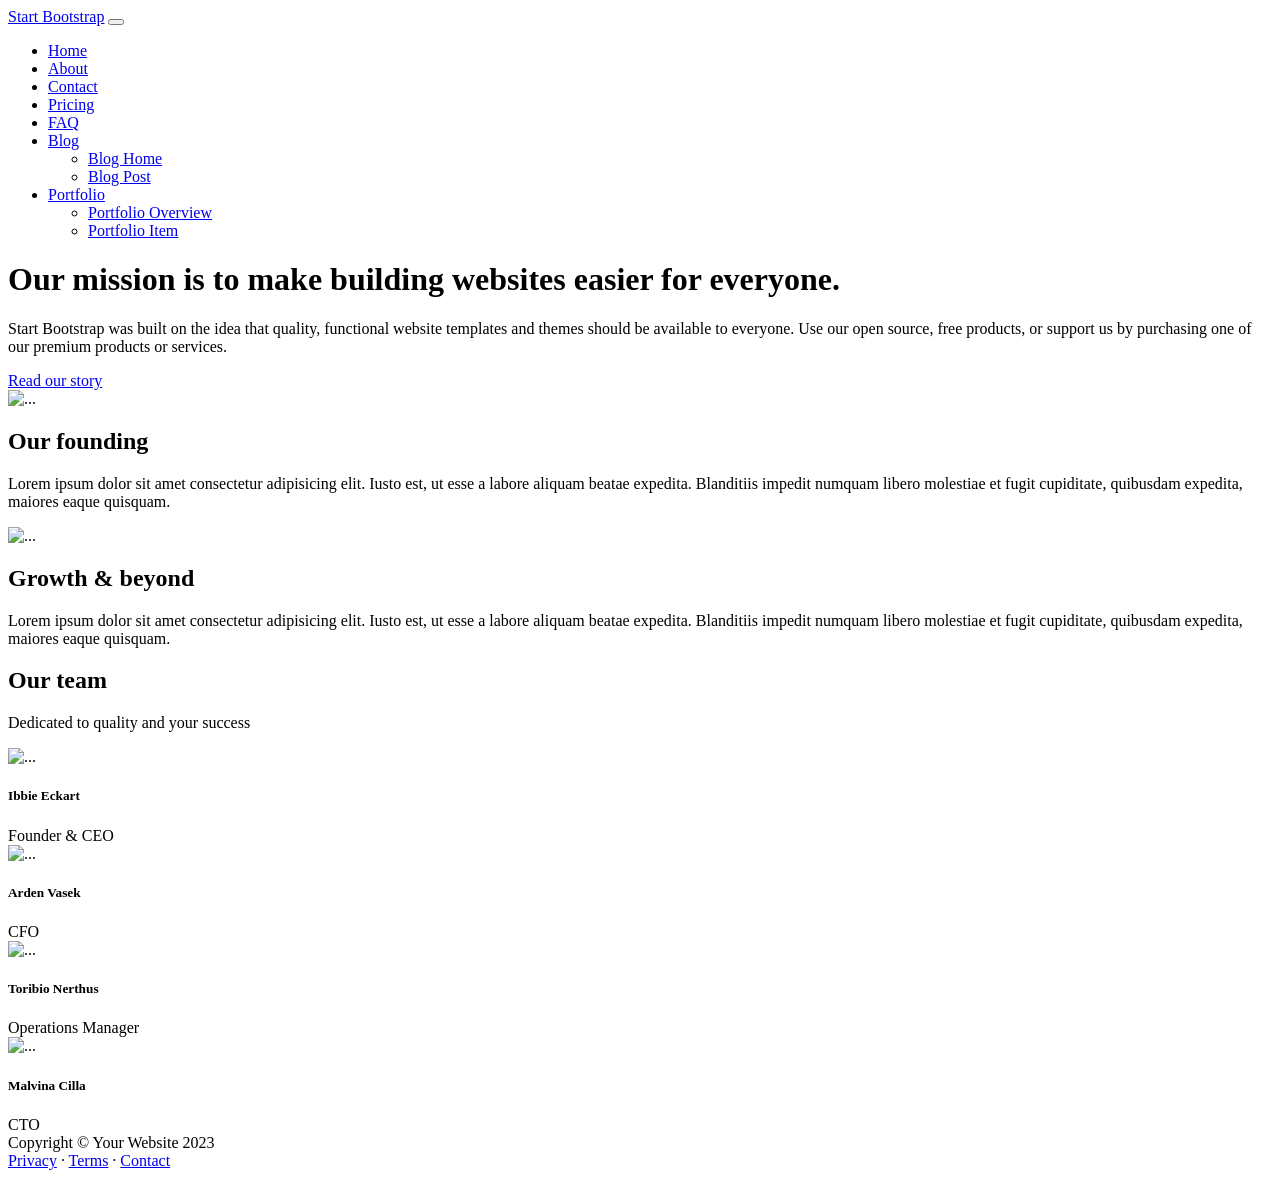
==== about.html @ a7ea99f5 "Initial commit" ====
<!DOCTYPE html>
<html lang="en">
    <head>
        <meta charset="utf-8" />
        <meta name="viewport" content="width=device-width, initial-scale=1, shrink-to-fit=no" />
        <meta name="description" content="" />
        <meta name="author" content="" />
        <title>Modern Business - Start Bootstrap Template</title>
        <!-- Favicon-->
        <link rel="icon" type="image/x-icon" href="assets/favicon.ico" />
        <!-- Bootstrap icons-->
        <link href="https://cdn.jsdelivr.net/npm/bootstrap-icons@1.5.0/font/bootstrap-icons.css" rel="stylesheet" />
        <!-- Core theme CSS (includes Bootstrap)-->
        <link href="css/styles.css" rel="stylesheet" />
    </head>
    <body class="d-flex flex-column">
        <main class="flex-shrink-0">
            <!-- Navigation-->
            <nav class="navbar navbar-expand-lg navbar-dark bg-dark">
                <div class="container px-5">
                    <a class="navbar-brand" href="index.html">Start Bootstrap</a>
                    <button class="navbar-toggler" type="button" data-bs-toggle="collapse" data-bs-target="#navbarSupportedContent" aria-controls="navbarSupportedContent" aria-expanded="false" aria-label="Toggle navigation"><span class="navbar-toggler-icon"></span></button>
                    <div class="collapse navbar-collapse" id="navbarSupportedContent">
                        <ul class="navbar-nav ms-auto mb-2 mb-lg-0">
                            <li class="nav-item"><a class="nav-link" href="index.html">Home</a></li>
                            <li class="nav-item"><a class="nav-link" href="about.html">About</a></li>
                            <li class="nav-item"><a class="nav-link" href="index.html#contact">Contact</a></li>
                            <li class="nav-item"><a class="nav-link" href="index.html#pricing">Pricing</a></li>
                            <li class="nav-item"><a class="nav-link" href="index.html#faq">FAQ</a></li>
                            <li class="nav-item dropdown">
                                <a class="nav-link dropdown-toggle" id="navbarDropdownBlog" href="#" role="button" data-bs-toggle="dropdown" aria-expanded="false">Blog</a>
                                <ul class="dropdown-menu dropdown-menu-end" aria-labelledby="navbarDropdownBlog">
                                    <li><a class="dropdown-item" href="index.html#blog-home">Blog Home</a></li>
                                    <li><a class="dropdown-item" href="blog-post.html">Blog Post</a></li>
                                </ul>
                            </li>
                            <li class="nav-item dropdown">
                                <a class="nav-link dropdown-toggle" id="navbarDropdownPortfolio" href="#" role="button" data-bs-toggle="dropdown" aria-expanded="false">Portfolio</a>
                                <ul class="dropdown-menu dropdown-menu-end" aria-labelledby="navbarDropdownPortfolio">
                                    <li><a class="dropdown-item" href="index.html#portfolio-overview">Portfolio Overview</a></li>
                                    <li><a class="dropdown-item" href="portfolio-item.html">Portfolio Item</a></li>
                                </ul>
                            </li>
                        </ul>
                    </div>
                </div>
            </nav>
            <!-- Header-->
            <header class="py-5">
                <div class="container px-5">
                    <div class="row justify-content-center">
                        <div class="col-lg-8 col-xxl-6">
                            <div class="text-center my-5">
                                <h1 class="fw-bolder mb-3">Our mission is to make building websites easier for everyone.</h1>
                                <p class="lead fw-normal text-muted mb-4">Start Bootstrap was built on the idea that quality, functional website templates and themes should be available to everyone. Use our open source, free products, or support us by purchasing one of our premium products or services.</p>
                                <a class="btn btn-primary btn-lg" href="#scroll-target">Read our story</a>
                            </div>
                        </div>
                    </div>
                </div>
            </header>
            <!-- About section one-->
            <section class="py-5 bg-light" id="scroll-target">
                <div class="container px-5 my-5">
                    <div class="row gx-5 align-items-center">
                        <div class="col-lg-6"><img class="img-fluid rounded mb-5 mb-lg-0" src="https://dummyimage.com/600x400/343a40/6c757d" alt="..." /></div>
                        <div class="col-lg-6">
                            <h2 class="fw-bolder">Our founding</h2>
                            <p class="lead fw-normal text-muted mb-0">Lorem ipsum dolor sit amet consectetur adipisicing elit. Iusto est, ut esse a labore aliquam beatae expedita. Blanditiis impedit numquam libero molestiae et fugit cupiditate, quibusdam expedita, maiores eaque quisquam.</p>
                        </div>
                    </div>
                </div>
            </section>
            <!-- About section two-->
            <section class="py-5">
                <div class="container px-5 my-5">
                    <div class="row gx-5 align-items-center">
                        <div class="col-lg-6 order-first order-lg-last"><img class="img-fluid rounded mb-5 mb-lg-0" src="https://dummyimage.com/600x400/343a40/6c757d" alt="..." /></div>
                        <div class="col-lg-6">
                            <h2 class="fw-bolder">Growth &amp; beyond</h2>
                            <p class="lead fw-normal text-muted mb-0">Lorem ipsum dolor sit amet consectetur adipisicing elit. Iusto est, ut esse a labore aliquam beatae expedita. Blanditiis impedit numquam libero molestiae et fugit cupiditate, quibusdam expedita, maiores eaque quisquam.</p>
                        </div>
                    </div>
                </div>
            </section>
            <!-- Team members section-->
            <section class="py-5 bg-light">
                <div class="container px-5 my-5">
                    <div class="text-center">
                        <h2 class="fw-bolder">Our team</h2>
                        <p class="lead fw-normal text-muted mb-5">Dedicated to quality and your success</p>
                    </div>
                    <div class="row gx-5 row-cols-1 row-cols-sm-2 row-cols-xl-4 justify-content-center">
                        <div class="col mb-5 mb-5 mb-xl-0">
                            <div class="text-center">
                                <img class="img-fluid rounded-circle mb-4 px-4" src="https://dummyimage.com/150x150/ced4da/6c757d" alt="..." />
                                <h5 class="fw-bolder">Ibbie Eckart</h5>
                                <div class="fst-italic text-muted">Founder &amp; CEO</div>
                            </div>
                        </div>
                        <div class="col mb-5 mb-5 mb-xl-0">
                            <div class="text-center">
                                <img class="img-fluid rounded-circle mb-4 px-4" src="https://dummyimage.com/150x150/ced4da/6c757d" alt="..." />
                                <h5 class="fw-bolder">Arden Vasek</h5>
                                <div class="fst-italic text-muted">CFO</div>
                            </div>
                        </div>
                        <div class="col mb-5 mb-5 mb-sm-0">
                            <div class="text-center">
                                <img class="img-fluid rounded-circle mb-4 px-4" src="https://dummyimage.com/150x150/ced4da/6c757d" alt="..." />
                                <h5 class="fw-bolder">Toribio Nerthus</h5>
                                <div class="fst-italic text-muted">Operations Manager</div>
                            </div>
                        </div>
                        <div class="col mb-5">
                            <div class="text-center">
                                <img class="img-fluid rounded-circle mb-4 px-4" src="https://dummyimage.com/150x150/ced4da/6c757d" alt="..." />
                                <h5 class="fw-bolder">Malvina Cilla</h5>
                                <div class="fst-italic text-muted">CTO</div>
                            </div>
                        </div>
                    </div>
                </div>
            </section>
        </main>
        <!-- Footer-->
        <footer class="bg-dark py-4 mt-auto">
            <div class="container px-5">
                <div class="row align-items-center justify-content-between flex-column flex-sm-row">
                    <div class="col-auto"><div class="small m-0 text-white">Copyright &copy; Your Website 2023</div></div>
                    <div class="col-auto">
                        <a class="link-light small" href="#!">Privacy</a>
                        <span class="text-white mx-1">&middot;</span>
                        <a class="link-light small" href="#!">Terms</a>
                        <span class="text-white mx-1">&middot;</span>
                        <a class="link-light small" href="#!">Contact</a>
                    </div>
                </div>
            </div>
        </footer>
        <!-- Bootstrap core JS-->
        <script src="https://cdn.jsdelivr.net/npm/bootstrap@5.2.3/dist/js/bootstrap.bundle.min.js"></script>
        <!-- Core theme JS-->
        <script src="js/scripts.js"></script>

              <!--
          PANDA ELEMENT SELECTION SCRIPT
          ===============================
          Captures all element clicks inside the iframe and sends metadata to Bubble via postMessage.
          Metadata captured: url, width, height, alt
            ⚠ Do NOT remove or modify this script unless explicitly instructed by the admin.
        -->
        <script src="https://bfwqdadlcyndtaqmqtci.supabase.co/storage/v1/object/public/pandajs/panda-element-selection.js" defer></script>

        <!--
          PANDA BRANDING SCRIPT
          ====================
          Handles Panda-specific branding, logos, placeholders, and runtime injection for the iframe/editor.
            ⚠ Do NOT remove or modify this script unless explicitly instructed by the admin.
        -->
        <script src="https://bfwqdadlcyndtaqmqtci.supabase.co/storage/v1/object/public/pandajs/panda-branding.js" defer></script>
        <!--
          PANDA AUTO RELOAD SCRIPT
          ====================
          Handles Panda HMR solution built on railway to hot reload changes in preview.
            ⚠ Do NOT remove or modify this script unless explicitly instructed by the admin.
        -->
        <script>
        const es = new EventSource("/__hmr");
        es.onmessage = () => location.reload();
        </script>
    </body>
</html>
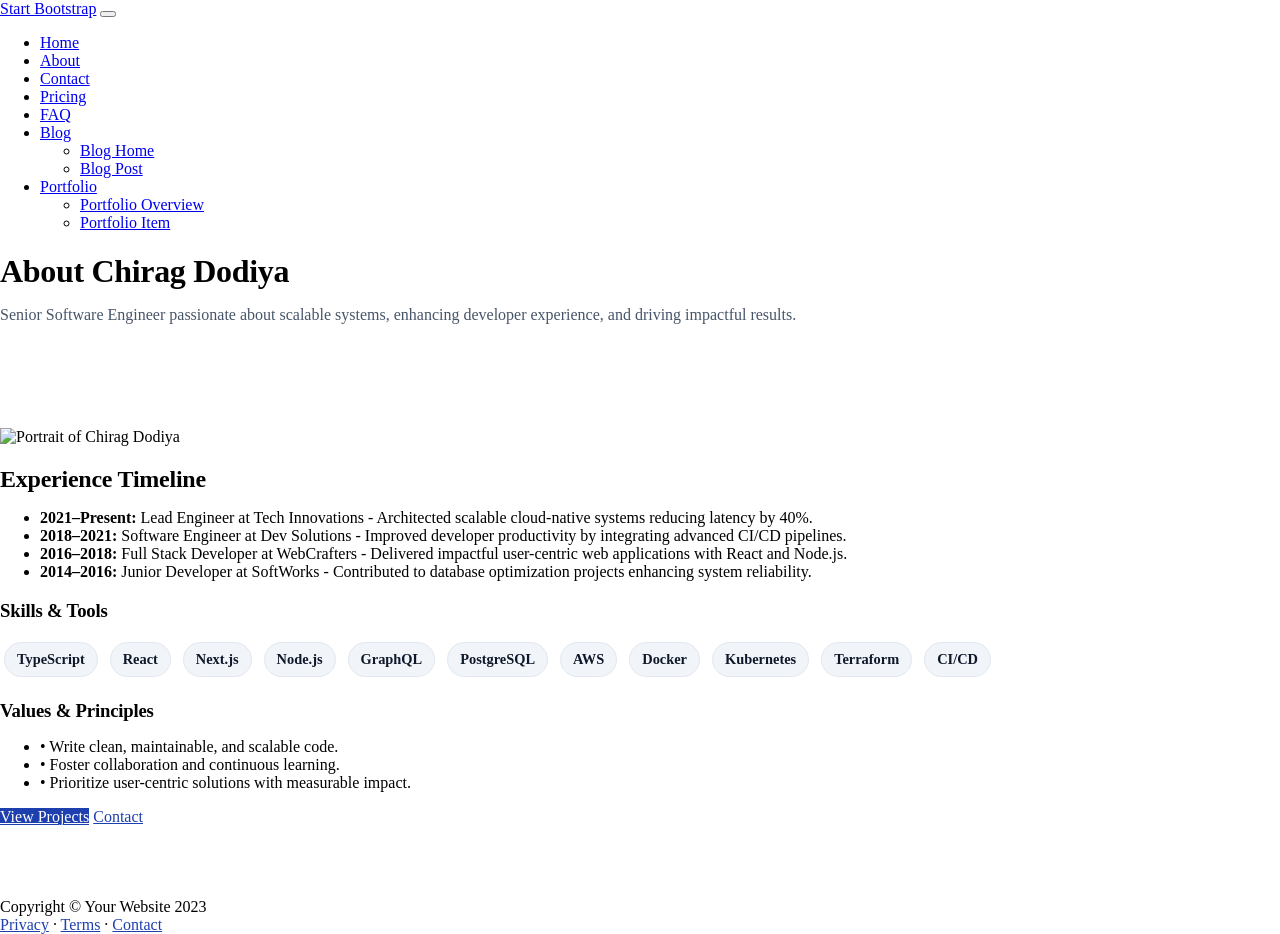
==== commit 99bd2599: "chore: deterministic patch step 1/1 - about.html" ====
--- a/about.html
+++ b/about.html
@@ -3,9 +3,9 @@
     <head>
         <meta charset="utf-8" />
         <meta name="viewport" content="width=device-width, initial-scale=1, shrink-to-fit=no" />
-        <meta name="description" content="" />
+        <meta name="description" content="Chirag Dodiya is a Senior Software Engineer specializing in building scalable systems, improving developer experience, and delivering impactful software solutions." />
         <meta name="author" content="" />
-        <title>Modern Business - Start Bootstrap Template</title>
+        <title>About — Chirag Dodiya</title>
         <!-- Favicon-->
         <link rel="icon" type="image/x-icon" href="assets/favicon.ico" />
         <!-- Bootstrap icons-->
@@ -23,7 +23,7 @@
                     <div class="collapse navbar-collapse" id="navbarSupportedContent">
                         <ul class="navbar-nav ms-auto mb-2 mb-lg-0">
                             <li class="nav-item"><a class="nav-link" href="index.html">Home</a></li>
-                            <li class="nav-item"><a class="nav-link" href="about.html">About</a></li>
+                            <li class="nav-item"><a class="nav-link active" href="about.html">About</a></li>
                             <li class="nav-item"><a class="nav-link" href="index.html#contact">Contact</a></li>
                             <li class="nav-item"><a class="nav-link" href="index.html#pricing">Pricing</a></li>
                             <li class="nav-item"><a class="nav-link" href="index.html#faq">FAQ</a></li>
@@ -46,77 +46,62 @@
                 </div>
             </nav>
             <!-- Header-->
-            <header class="py-5">
+            <header class="py-5 bg-light">
                 <div class="container px-5">
                     <div class="row justify-content-center">
-                        <div class="col-lg-8 col-xxl-6">
-                            <div class="text-center my-5">
-                                <h1 class="fw-bolder mb-3">Our mission is to make building websites easier for everyone.</h1>
-                                <p class="lead fw-normal text-muted mb-4">Start Bootstrap was built on the idea that quality, functional website templates and themes should be available to everyone. Use our open source, free products, or support us by purchasing one of our premium products or services.</p>
-                                <a class="btn btn-primary btn-lg" href="#scroll-target">Read our story</a>
-                            </div>
+                        <div class="col-lg-8 col-xxl-6 text-center">
+                            <h1 class="fw-bolder section-heading mb-3">About Chirag Dodiya</h1>
+                            <p class="lead fw-normal text-muted section-subtitle mb-4">Senior Software Engineer passionate about scalable systems, enhancing developer experience, and driving impactful results.</p>
                         </div>
                     </div>
                 </div>
             </header>
-            <!-- About section one-->
-            <section class="py-5 bg-light" id="scroll-target">
-                <div class="container px-5 my-5">
+            <!-- Main About Content -->
+            <section class="py-5">
+                <div class="container px-5">
                     <div class="row gx-5 align-items-center">
-                        <div class="col-lg-6"><img class="img-fluid rounded mb-5 mb-lg-0" src="https://dummyimage.com/600x400/343a40/6c757d" alt="..." /></div>
                         <div class="col-lg-6">
-                            <h2 class="fw-bolder">Our founding</h2>
-                            <p class="lead fw-normal text-muted mb-0">Lorem ipsum dolor sit amet consectetur adipisicing elit. Iusto est, ut esse a labore aliquam beatae expedita. Blanditiis impedit numquam libero molestiae et fugit cupiditate, quibusdam expedita, maiores eaque quisquam.</p>
+                            <img class="img-fluid rounded mb-5 mb-lg-0" src="https://via.placeholder.com/600x400?text=Chirag+Dodiya" alt="Portrait of Chirag Dodiya" />
                         </div>
-                    </div>
-                </div>
-            </section>
-            <!-- About section two-->
-            <section class="py-5">
-                <div class="container px-5 my-5">
-                    <div class="row gx-5 align-items-center">
-                        <div class="col-lg-6 order-first order-lg-last"><img class="img-fluid rounded mb-5 mb-lg-0" src="https://dummyimage.com/600x400/343a40/6c757d" alt="..." /></div>
                         <div class="col-lg-6">
-                            <h2 class="fw-bolder">Growth &amp; beyond</h2>
-                            <p class="lead fw-normal text-muted mb-0">Lorem ipsum dolor sit amet consectetur adipisicing elit. Iusto est, ut esse a labore aliquam beatae expedita. Blanditiis impedit numquam libero molestiae et fugit cupiditate, quibusdam expedita, maiores eaque quisquam.</p>
-                        </div>
-                    </div>
-                </div>
-            </section>
-            <!-- Team members section-->
-            <section class="py-5 bg-light">
-                <div class="container px-5 my-5">
-                    <div class="text-center">
-                        <h2 class="fw-bolder">Our team</h2>
-                        <p class="lead fw-normal text-muted mb-5">Dedicated to quality and your success</p>
-                    </div>
-                    <div class="row gx-5 row-cols-1 row-cols-sm-2 row-cols-xl-4 justify-content-center">
-                        <div class="col mb-5 mb-5 mb-xl-0">
-                            <div class="text-center">
-                                <img class="img-fluid rounded-circle mb-4 px-4" src="https://dummyimage.com/150x150/ced4da/6c757d" alt="..." />
-                                <h5 class="fw-bolder">Ibbie Eckart</h5>
-                                <div class="fst-italic text-muted">Founder &amp; CEO</div>
+                            <h2 class="fw-bolder section-heading">Experience Timeline</h2>
+                            <ul class="list-group mb-4" aria-label="Experience timeline">
+                                <li class="list-group-item">
+                                    <strong>2021–Present:</strong> Lead Engineer at Tech Innovations - Architected scalable cloud-native systems reducing latency by 40%.
+                                </li>
+                                <li class="list-group-item">
+                                    <strong>2018–2021:</strong> Software Engineer at Dev Solutions - Improved developer productivity by integrating advanced CI/CD pipelines.
+                                </li>
+                                <li class="list-group-item">
+                                    <strong>2016–2018:</strong> Full Stack Developer at WebCrafters - Delivered impactful user-centric web applications with React and Node.js.
+                                </li>
+                                <li class="list-group-item">
+                                    <strong>2014–2016:</strong> Junior Developer at SoftWorks - Contributed to database optimization projects enhancing system reliability.
+                                </li>
+                            </ul>
+                            <h3 class="fw-bolder section-heading">Skills &amp; Tools</h3>
+                            <div class="mb-4">
+                                <span class="badge-skill me-1 mb-1">TypeScript</span>
+                                <span class="badge-skill me-1 mb-1">React</span>
+                                <span class="badge-skill me-1 mb-1">Next.js</span>
+                                <span class="badge-skill me-1 mb-1">Node.js</span>
+                                <span class="badge-skill me-1 mb-1">GraphQL</span>
+                                <span class="badge-skill me-1 mb-1">PostgreSQL</span>
+                                <span class="badge-skill me-1 mb-1">AWS</span>
+                                <span class="badge-skill me-1 mb-1">Docker</span>
+                                <span class="badge-skill me-1 mb-1">Kubernetes</span>
+                                <span class="badge-skill me-1 mb-1">Terraform</span>
+                                <span class="badge-skill me-1 mb-1">CI/CD</span>
                             </div>
-                        </div>
-                        <div class="col mb-5 mb-5 mb-xl-0">
-                            <div class="text-center">
-                                <img class="img-fluid rounded-circle mb-4 px-4" src="https://dummyimage.com/150x150/ced4da/6c757d" alt="..." />
-                                <h5 class="fw-bolder">Arden Vasek</h5>
-                                <div class="fst-italic text-muted">CFO</div>
-                            </div>
-                        </div>
-                        <div class="col mb-5 mb-5 mb-sm-0">
-                            <div class="text-center">
-                                <img class="img-fluid rounded-circle mb-4 px-4" src="https://dummyimage.com/150x150/ced4da/6c757d" alt="..." />
-                                <h5 class="fw-bolder">Toribio Nerthus</h5>
-                                <div class="fst-italic text-muted">Operations Manager</div>
-                            </div>
-                        </div>
-                        <div class="col mb-5">
-                            <div class="text-center">
-                                <img class="img-fluid rounded-circle mb-4 px-4" src="https://dummyimage.com/150x150/ced4da/6c757d" alt="..." />
-                                <h5 class="fw-bolder">Malvina Cilla</h5>
-                                <div class="fst-italic text-muted">CTO</div>
+                            <h3 class="fw-bolder section-heading">Values &amp; Principles</h3>
+                            <ul class="list-unstyled mb-4">
+                                <li>• Write clean, maintainable, and scalable code.</li>
+                                <li>• Foster collaboration and continuous learning.</li>
+                                <li>• Prioritize user-centric solutions with measurable impact.</li>
+                            </ul>
+                            <div class="d-flex gap-3">
+                                <a class="btn btn-primary" href="portfolio-overview.html" role="button">View Projects</a>
+                                <a class="btn btn-outline-primary" href="mailto:chirag@example.com" role="button">Contact</a>
                             </div>
                         </div>
                     </div>
@@ -170,4 +155,4 @@
         es.onmessage = () => location.reload();
         </script>
     </body>
-</html>
+</html>
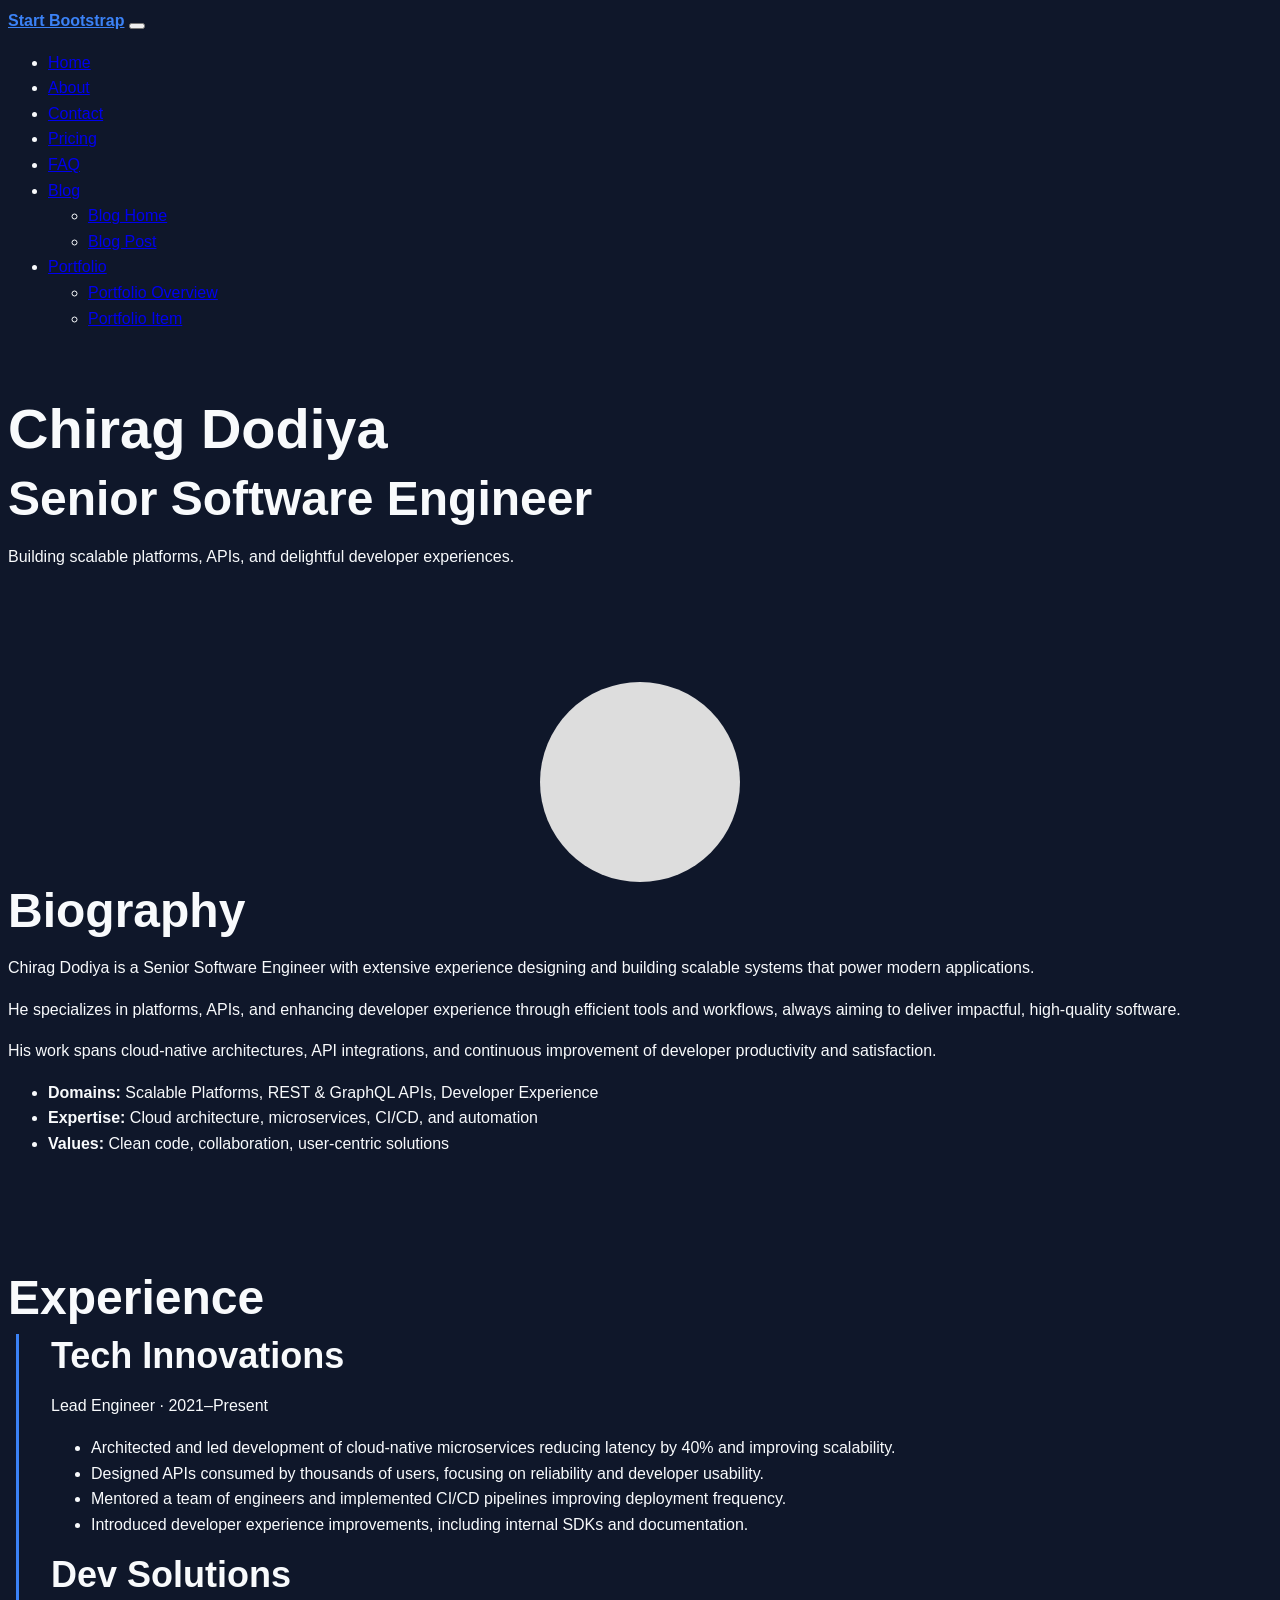
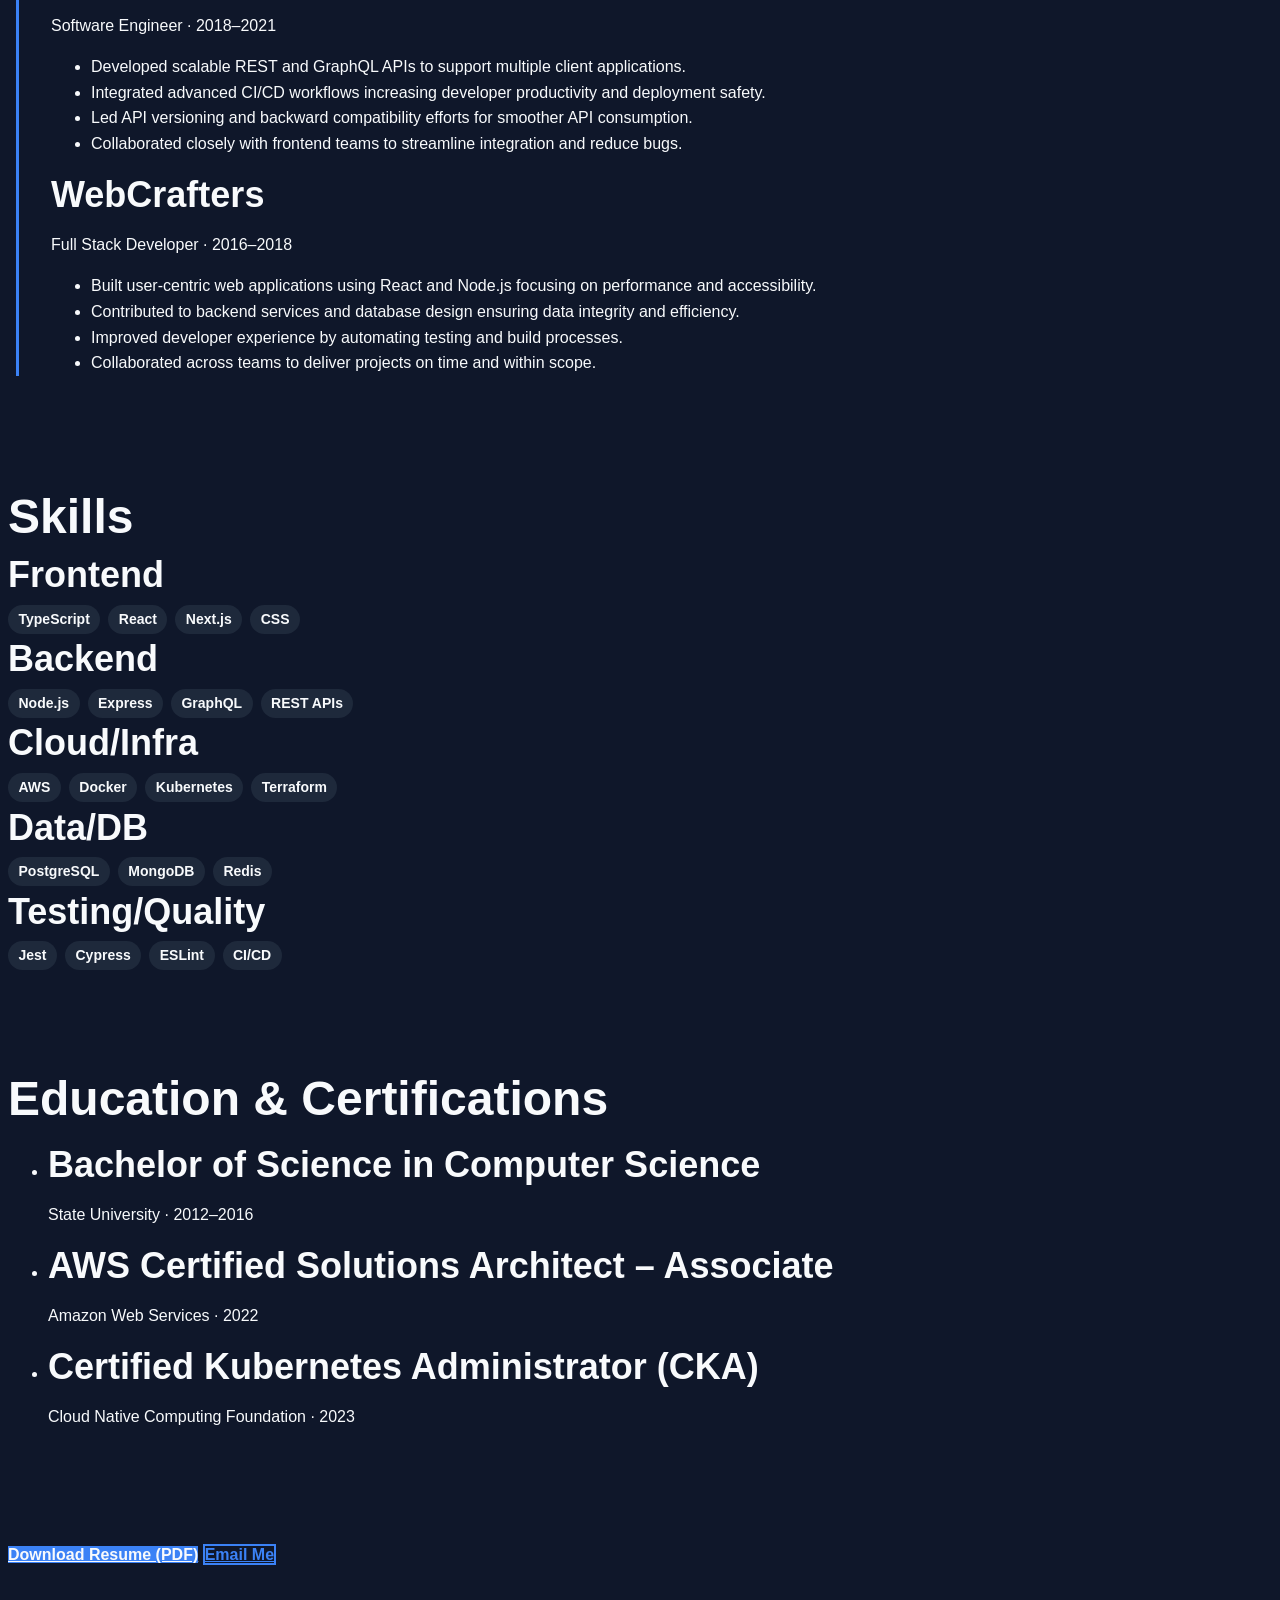
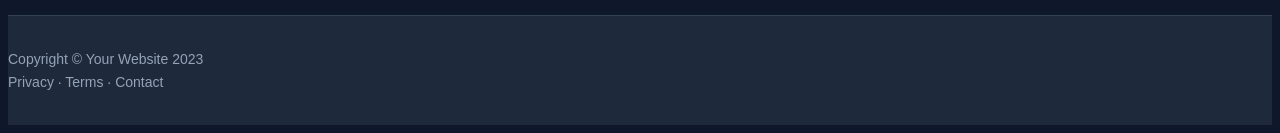
==== commit afa01433: "chore: deterministic bootstrap step 1/1 - about.html" ====
--- a/about.html
+++ b/about.html
@@ -3,7 +3,7 @@
     <head>
         <meta charset="utf-8" />
         <meta name="viewport" content="width=device-width, initial-scale=1, shrink-to-fit=no" />
-        <meta name="description" content="Chirag Dodiya is a Senior Software Engineer specializing in building scalable systems, improving developer experience, and delivering impactful software solutions." />
+        <meta name="description" content="About Chirag Dodiya — Senior Software Engineer specializing in scalable platforms, APIs, and enhancing developer experience." />
         <meta name="author" content="" />
         <title>About — Chirag Dodiya</title>
         <!-- Favicon-->
@@ -45,66 +45,154 @@
                     </div>
                 </div>
             </nav>
-            <!-- Header-->
+            <!-- Header: Compact hero with name, title, mission -->
             <header class="py-5 bg-light">
                 <div class="container px-5">
                     <div class="row justify-content-center">
                         <div class="col-lg-8 col-xxl-6 text-center">
-                            <h1 class="fw-bolder section-heading mb-3">About Chirag Dodiya</h1>
-                            <p class="lead fw-normal text-muted section-subtitle mb-4">Senior Software Engineer passionate about scalable systems, enhancing developer experience, and driving impactful results.</p>
+                            <h1 class="fw-bolder section-heading mb-2">Chirag Dodiya</h1>
+                            <h2 class="fw-normal text-muted mb-3">Senior Software Engineer</h2>
+                            <p class="lead fw-normal text-muted mb-0">Building scalable platforms, APIs, and delightful developer experiences.</p>
                         </div>
                     </div>
                 </div>
             </header>
-            <!-- Main About Content -->
-            <section class="py-5">
+            <!-- Bio Section -->
+            <section class="py-5" aria-labelledby="bio-heading">
                 <div class="container px-5">
                     <div class="row gx-5 align-items-center">
-                        <div class="col-lg-6">
-                            <img class="img-fluid rounded mb-5 mb-lg-0" src="https://via.placeholder.com/600x400?text=Chirag+Dodiya" alt="Portrait of Chirag Dodiya" />
-                        </div>
-                        <div class="col-lg-6">
-                            <h2 class="fw-bolder section-heading">Experience Timeline</h2>
-                            <ul class="list-group mb-4" aria-label="Experience timeline">
-                                <li class="list-group-item">
-                                    <strong>2021–Present:</strong> Lead Engineer at Tech Innovations - Architected scalable cloud-native systems reducing latency by 40%.
-                                </li>
-                                <li class="list-group-item">
-                                    <strong>2018–2021:</strong> Software Engineer at Dev Solutions - Improved developer productivity by integrating advanced CI/CD pipelines.
-                                </li>
-                                <li class="list-group-item">
-                                    <strong>2016–2018:</strong> Full Stack Developer at WebCrafters - Delivered impactful user-centric web applications with React and Node.js.
-                                </li>
-                                <li class="list-group-item">
-                                    <strong>2014–2016:</strong> Junior Developer at SoftWorks - Contributed to database optimization projects enhancing system reliability.
-                                </li>
-                            </ul>
-                            <h3 class="fw-bolder section-heading">Skills &amp; Tools</h3>
-                            <div class="mb-4">
-                                <span class="badge-skill me-1 mb-1">TypeScript</span>
-                                <span class="badge-skill me-1 mb-1">React</span>
-                                <span class="badge-skill me-1 mb-1">Next.js</span>
-                                <span class="badge-skill me-1 mb-1">Node.js</span>
-                                <span class="badge-skill me-1 mb-1">GraphQL</span>
-                                <span class="badge-skill me-1 mb-1">PostgreSQL</span>
-                                <span class="badge-skill me-1 mb-1">AWS</span>
-                                <span class="badge-skill me-1 mb-1">Docker</span>
-                                <span class="badge-skill me-1 mb-1">Kubernetes</span>
-                                <span class="badge-skill me-1 mb-1">Terraform</span>
-                                <span class="badge-skill me-1 mb-1">CI/CD</span>
-                            </div>
-                            <h3 class="fw-bolder section-heading">Values &amp; Principles</h3>
-                            <ul class="list-unstyled mb-4">
-                                <li>• Write clean, maintainable, and scalable code.</li>
-                                <li>• Foster collaboration and continuous learning.</li>
-                                <li>• Prioritize user-centric solutions with measurable impact.</li>
-                            </ul>
-                            <div class="d-flex gap-3">
-                                <a class="btn btn-primary" href="portfolio-overview.html" role="button">View Projects</a>
-                                <a class="btn btn-outline-primary" href="mailto:chirag@example.com" role="button">Contact</a>
-                            </div>
-                        </div>
-                    </div>
+                        <div class="col-lg-4 text-center mb-4 mb-lg-0">
+                            <div style="width:200px; height:200px; background:#ddd; border-radius:50%; margin:auto;" aria-label="Profile avatar placeholder"></div>
+                        </div>
+                        <div class="col-lg-8">
+                            <h2 id="bio-heading" class="fw-bolder section-heading mb-4">Biography</h2>
+                            <p>Chirag Dodiya is a Senior Software Engineer with extensive experience designing and building scalable systems that power modern applications.</p>
+                            <p>He specializes in platforms, APIs, and enhancing developer experience through efficient tools and workflows, always aiming to deliver impactful, high-quality software.</p>
+                            <p>His work spans cloud-native architectures, API integrations, and continuous improvement of developer productivity and satisfaction.</p>
+                            <ul>
+                                <li><strong>Domains:</strong> Scalable Platforms, REST & GraphQL APIs, Developer Experience</li>
+                                <li><strong>Expertise:</strong> Cloud architecture, microservices, CI/CD, and automation</li>
+                                <li><strong>Values:</strong> Clean code, collaboration, user-centric solutions</li>
+                            </ul>
+                        </div>
+                    </div>
+                </div>
+            </section>
+            <!-- Experience Section -->
+            <section class="py-5 bg-light" aria-labelledby="experience-heading">
+                <div class="container px-5">
+                    <h2 id="experience-heading" class="fw-bolder section-heading mb-4">Experience</h2>
+                    <div class="timeline">
+                        <article class="mb-5">
+                            <h3 class="fw-bolder">Tech Innovations</h3>
+                            <p class="text-muted fst-italic">Lead Engineer &middot; 2021–Present</p>
+                            <ul>
+                                <li>Architected and led development of cloud-native microservices reducing latency by 40% and improving scalability.</li>
+                                <li>Designed APIs consumed by thousands of users, focusing on reliability and developer usability.</li>
+                                <li>Mentored a team of engineers and implemented CI/CD pipelines improving deployment frequency.</li>
+                                <li>Introduced developer experience improvements, including internal SDKs and documentation.</li>
+                            </ul>
+                        </article>
+                        <article class="mb-5">
+                            <h3 class="fw-bolder">Dev Solutions</h3>
+                            <p class="text-muted fst-italic">Software Engineer &middot; 2018–2021</p>
+                            <ul>
+                                <li>Developed scalable REST and GraphQL APIs to support multiple client applications.</li>
+                                <li>Integrated advanced CI/CD workflows increasing developer productivity and deployment safety.</li>
+                                <li>Led API versioning and backward compatibility efforts for smoother API consumption.</li>
+                                <li>Collaborated closely with frontend teams to streamline integration and reduce bugs.</li>
+                            </ul>
+                        </article>
+                        <article class="mb-5">
+                            <h3 class="fw-bolder">WebCrafters</h3>
+                            <p class="text-muted fst-italic">Full Stack Developer &middot; 2016–2018</p>
+                            <ul>
+                                <li>Built user-centric web applications using React and Node.js focusing on performance and accessibility.</li>
+                                <li>Contributed to backend services and database design ensuring data integrity and efficiency.</li>
+                                <li>Improved developer experience by automating testing and build processes.</li>
+                                <li>Collaborated across teams to deliver projects on time and within scope.</li>
+                            </ul>
+                        </article>
+                    </div>
+                </div>
+            </section>
+            <!-- Skills Matrix Section -->
+            <section class="py-5" aria-labelledby="skills-heading">
+                <div class="container px-5">
+                    <h2 id="skills-heading" class="fw-bolder section-heading mb-4">Skills</h2>
+                    <div class="row gx-5">
+                        <div class="col-md-6 col-lg-4 mb-4">
+                            <h3 class="fw-bold">Frontend</h3>
+                            <div>
+                                <span class="chip me-1 mb-1">TypeScript</span>
+                                <span class="chip me-1 mb-1">React</span>
+                                <span class="chip me-1 mb-1">Next.js</span>
+                                <span class="chip me-1 mb-1">CSS</span>
+                            </div>
+                        </div>
+                        <div class="col-md-6 col-lg-4 mb-4">
+                            <h3 class="fw-bold">Backend</h3>
+                            <div>
+                                <span class="chip me-1 mb-1">Node.js</span>
+                                <span class="chip me-1 mb-1">Express</span>
+                                <span class="chip me-1 mb-1">GraphQL</span>
+                                <span class="chip me-1 mb-1">REST APIs</span>
+                            </div>
+                        </div>
+                        <div class="col-md-6 col-lg-4 mb-4">
+                            <h3 class="fw-bold">Cloud/Infra</h3>
+                            <div>
+                                <span class="chip me-1 mb-1">AWS</span>
+                                <span class="chip me-1 mb-1">Docker</span>
+                                <span class="chip me-1 mb-1">Kubernetes</span>
+                                <span class="chip me-1 mb-1">Terraform</span>
+                            </div>
+                        </div>
+                        <div class="col-md-6 col-lg-4 mb-4">
+                            <h3 class="fw-bold">Data/DB</h3>
+                            <div>
+                                <span class="chip me-1 mb-1">PostgreSQL</span>
+                                <span class="chip me-1 mb-1">MongoDB</span>
+                                <span class="chip me-1 mb-1">Redis</span>
+                            </div>
+                        </div>
+                        <div class="col-md-6 col-lg-4 mb-4">
+                            <h3 class="fw-bold">Testing/Quality</h3>
+                            <div>
+                                <span class="chip me-1 mb-1">Jest</span>
+                                <span class="chip me-1 mb-1">Cypress</span>
+                                <span class="chip me-1 mb-1">ESLint</span>
+                                <span class="chip me-1 mb-1">CI/CD</span>
+                            </div>
+                        </div>
+                    </div>
+                </div>
+            </section>
+            <!-- Education & Certifications Section -->
+            <section class="py-5 bg-light" aria-labelledby="education-heading">
+                <div class="container px-5">
+                    <h2 id="education-heading" class="fw-bolder section-heading mb-4">Education &amp; Certifications</h2>
+                    <ul class="list-unstyled">
+                        <li class="mb-3">
+                            <h3 class="fw-bold mb-1">Bachelor of Science in Computer Science</h3>
+                            <p class="text-muted fst-italic mb-0">State University &middot; 2012–2016</p>
+                        </li>
+                        <li class="mb-3">
+                            <h3 class="fw-bold mb-1">AWS Certified Solutions Architect – Associate</h3>
+                            <p class="text-muted fst-italic mb-0">Amazon Web Services &middot; 2022</p>
+                        </li>
+                        <li class="mb-3">
+                            <h3 class="fw-bold mb-1">Certified Kubernetes Administrator (CKA)</h3>
+                            <p class="text-muted fst-italic mb-0">Cloud Native Computing Foundation &middot; 2023</p>
+                        </li>
+                    </ul>
+                </div>
+            </section>
+            <!-- Resume Section -->
+            <section class="py-5 text-center" aria-label="Resume download and contact">
+                <div class="container px-5">
+                    <a href="assets/resume.pdf" class="btn btn-primary btn-lg me-3" role="button" download="Chirag-Dodiya-Resume.pdf">Download Resume (PDF)</a>
+                    <a href="mailto:chirag@example.com" class="btn btn-outline-primary btn-lg" role="button">Email Me</a>
                 </div>
             </section>
         </main>
--- a/css/styles.css
+++ b/css/styles.css
@@ -0,0 +1,391 @@
+:root {
+  /* Theme colors: high-contrast, modern palette */
+  --color-bg: #0f172a;
+  --color-surface: #1e293b;
+  --color-text: #f8fafc;
+  --color-muted: #94a3b8;
+  --color-primary: #3b82f6;
+  --color-accent: #ef4444;
+  --ring: 2px solid #60a5fa;
+}
+
+/* Typography */
+body {
+  font-family: -apple-system, BlinkMacSystemFont, "Segoe UI", Roboto, Oxygen,
+    Ubuntu, Cantarell, "Open Sans", "Helvetica Neue", sans-serif;
+  line-height: 1.6;
+  color: var(--color-text);
+  background-color: var(--color-bg);
+}
+
+h1, h2, h3, h4 {
+  font-weight: 700;
+  line-height: 1.2;
+  margin-top: 0;
+  margin-bottom: 0.5rem;
+  color: var(--color-text);
+}
+
+h1 {
+  font-size: 2.5rem;
+}
+
+h2 {
+  font-size: 2rem;
+}
+
+h3 {
+  font-size: 1.5rem;
+}
+
+h4 {
+  font-size: 1.25rem;
+}
+
+/* Responsive typography scaling */
+@media (min-width: 576px) {
+  h1 {
+    font-size: 3rem;
+  }
+  h2 {
+    font-size: 2.5rem;
+  }
+  h3 {
+    font-size: 2rem;
+  }
+  h4 {
+    font-size: 1.5rem;
+  }
+}
+
+@media (min-width: 992px) {
+  h1 {
+    font-size: 3.5rem;
+  }
+  h2 {
+    font-size: 3rem;
+  }
+  h3 {
+    font-size: 2.25rem;
+  }
+  h4 {
+    font-size: 1.75rem;
+  }
+}
+
+/* Layout utilities */
+.section {
+  padding: 3rem 1rem;
+}
+
+.section-sm {
+  padding: 1.5rem 1rem;
+}
+
+.container-narrow {
+  max-width: 720px;
+  margin-left: auto;
+  margin-right: auto;
+  padding-left: 1rem;
+  padding-right: 1rem;
+}
+
+.container-wide {
+  max-width: 1200px;
+  margin-left: auto;
+  margin-right: auto;
+  padding-left: 1rem;
+  padding-right: 1rem;
+}
+
+.container-narrow,
+.container-wide {
+  width: 100%;
+}
+
+/* Consistent gutters for grid layouts */
+.grid-gutter {
+  gap: 1.5rem;
+}
+
+/* Navbar */
+.navbar-brand {
+  font-weight: 800;
+  color: var(--color-primary);
+  transition: color 0.3s ease;
+  cursor: pointer;
+}
+.navbar-brand:hover,
+.navbar-brand:focus {
+  color: var(--color-accent);
+  outline-offset: 2px;
+  outline: var(--ring);
+  text-decoration: none;
+}
+
+/* Hero */
+.hero {
+  padding-top: 5rem;
+  padding-bottom: 5rem;
+  background-color: var(--color-surface);
+  color: var(--color-text);
+}
+
+.hero h1 {
+  font-weight: 900;
+  font-size: 3rem;
+  line-height: 1.1;
+  margin-bottom: 1rem;
+}
+
+.hero .lead {
+  font-size: 1.25rem;
+  max-width: 60ch;
+  line-height: 1.5;
+  margin-bottom: 2rem;
+  color: var(--color-muted);
+}
+
+/* Responsive hero sizing */
+@media (min-width: 576px) {
+  .hero h1 {
+    font-size: 3.75rem;
+  }
+  .hero .lead {
+    font-size: 1.5rem;
+  }
+}
+
+@media (min-width: 768px) {
+  .hero h1 {
+    font-size: 4.5rem;
+  }
+  .hero .lead {
+    font-size: 1.75rem;
+  }
+}
+
+/* Buttons */
+.btn-primary {
+  background-color: var(--color-primary);
+  border-color: var(--color-primary);
+  color: var(--color-text);
+  font-weight: 600;
+  transition: background-color 0.3s ease, border-color 0.3s ease;
+}
+
+.btn-primary:hover,
+.btn-primary:focus {
+  background-color: var(--color-accent);
+  border-color: var(--color-accent);
+  color: var(--color-text);
+  outline-offset: 2px;
+  outline: var(--ring);
+  text-decoration: none;
+}
+
+.btn-outline-primary {
+  background-color: transparent;
+  border: 2px solid var(--color-primary);
+  color: var(--color-primary);
+  font-weight: 600;
+  transition: background-color 0.3s ease, color 0.3s ease;
+}
+
+.btn-outline-primary:hover,
+.btn-outline-primary:focus {
+  background-color: var(--color-primary);
+  border-color: var(--color-primary);
+  color: var(--color-text);
+  outline-offset: 2px;
+  outline: var(--ring);
+  text-decoration: none;
+}
+
+/* Accessible focus styles for keyboard focus */
+.focus-visible:focus-visible {
+  outline: var(--ring);
+  outline-offset: 2px;
+}
+
+/* Chips/Badges */
+.chip {
+  display: inline-flex;
+  align-items: center;
+  padding: 0.25em 0.75em;
+  font-size: 0.875rem;
+  font-weight: 600;
+  color: var(--color-text);
+  background-color: var(--color-surface);
+  border-radius: 9999px;
+  margin: 0 0.25em 0.25em 0;
+}
+
+/* Dot inside chip */
+.chip .dot {
+  width: 0.5em;
+  height: 0.5em;
+  border-radius: 50%;
+  background-color: var(--color-muted);
+  margin-right: 0.5em;
+  flex-shrink: 0;
+}
+
+/* Primary chip variant */
+.chip--primary {
+  background-color: var(--color-primary);
+  color: var(--color-bg);
+}
+
+.chip--primary .dot {
+  background-color: var(--color-bg);
+}
+
+/* Cards */
+.card {
+  background-color: var(--color-surface);
+  color: var(--color-text);
+  border: 1px solid #334155; /* dark surface border */
+  border-radius: 0.5rem;
+  box-shadow: 0 1px 3px rgb(15 23 42 / 0.1);
+  transition: transform 0.3s ease, box-shadow 0.3s ease;
+}
+
+.card-img {
+  width: 100%;
+  height: 12rem;
+  object-fit: cover;
+  border-bottom: 1px solid #334155;
+  border-top-left-radius: 0.5rem;
+  border-top-right-radius: 0.5rem;
+}
+
+/* Placeholder for card image with gradient background */
+.ph {
+  width: 100%;
+  height: 12rem;
+  background: linear-gradient(135deg, #3b82f6 0%, #60a5fa 100%);
+  border-radius: 0.5rem 0.5rem 0 0;
+}
+
+/* Card body */
+.card-body {
+  padding: 1rem 1.25rem;
+}
+
+/* Hover lift effect with reduced motion support */
+@media (prefers-reduced-motion: no-preference) {
+  .card:hover,
+  .card:focus-within {
+    transform: translateY(-0.4rem);
+    box-shadow: 0 8px 15px rgba(59, 130, 246, 0.4);
+  }
+}
+
+/* Timeline */
+.timeline {
+  position: relative;
+  padding-left: 2rem;
+  margin-left: 0.5rem;
+  border-left: 3px solid var(--color-primary);
+}
+
+.timeline-item {
+  position: relative;
+  margin-bottom: 2rem;
+}
+
+.timeline-dot {
+  position: absolute;
+  left: -1.09rem; /* center on border */
+  top: 0.25rem;
+  width: 1rem;
+  height: 1rem;
+  background-color: var(--color-accent);
+  border-radius: 50%;
+  border: 2px solid var(--color-bg);
+}
+
+/* Footer */
+footer {
+  background-color: var(--color-surface);
+  color: var(--color-muted);
+  border-top: 1px solid #334155;
+  padding: 2rem 0;
+  font-size: 0.875rem;
+}
+
+footer a {
+  color: var(--color-muted);
+  text-decoration: none;
+  transition: color 0.3s ease;
+}
+
+footer a:hover,
+footer a:focus {
+  color: var(--color-primary);
+  outline-offset: 2px;
+  outline: var(--ring);
+  text-decoration: underline;
+}
+
+/* Responsive grids */
+
+/* Projects grid adjustments */
+.projects-grid {
+  display: grid;
+  grid-template-columns: 1fr;
+  gap: 1.5rem;
+}
+
+@media (min-width: 576px) {
+  .projects-grid {
+    grid-template-columns: repeat(2, 1fr);
+  }
+}
+
+@media (min-width: 992px) {
+  .projects-grid {
+    grid-template-columns: repeat(3, 1fr);
+  }
+}
+
+/* Blog posts grid for home page */
+#blog > .container > .row {
+  gap: 2rem;
+}
+
+@media (min-width: 768px) {
+  #blog > .container > .row {
+    grid-template-columns: 2fr 1fr;
+  }
+}
+
+/* Section spacing override helpers */
+.py-5 {
+  padding-top: 3rem !important;
+  padding-bottom: 3rem !important;
+}
+
+/* Accessibility: focus-visible polyfill */
+:focus-visible,
+.focus-visible:focus-visible {
+  outline: var(--ring);
+  outline-offset: 2px;
+}
+
+/* Reduced motion preference for transitions */
+@media (prefers-reduced-motion: reduce) {
+  .btn-primary,
+  .btn-outline-primary,
+  .card,
+  .card:hover,
+  .card:focus-within {
+    transition: none !important;
+  }
+  .navbar-brand,
+  .btn-primary:hover,
+  .btn-outline-primary:hover {
+    transition: none !important;
+  }
+}
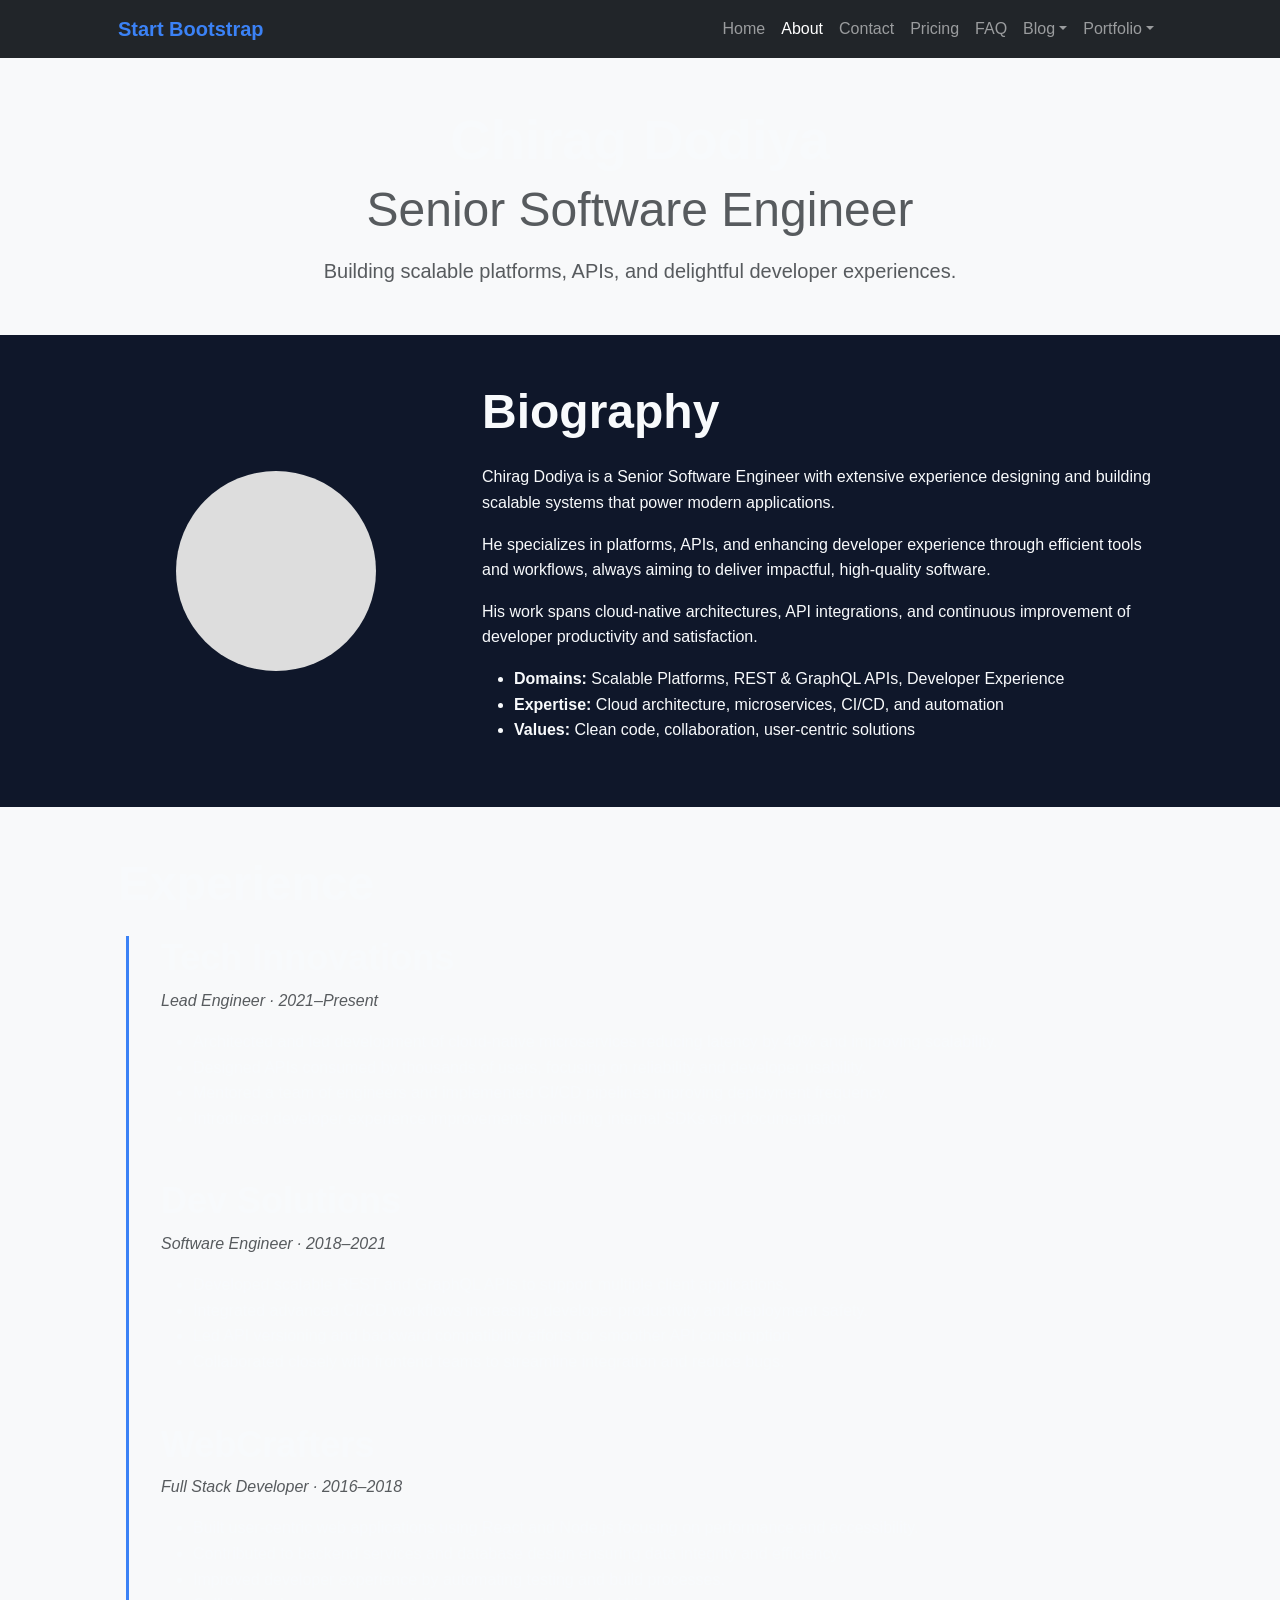
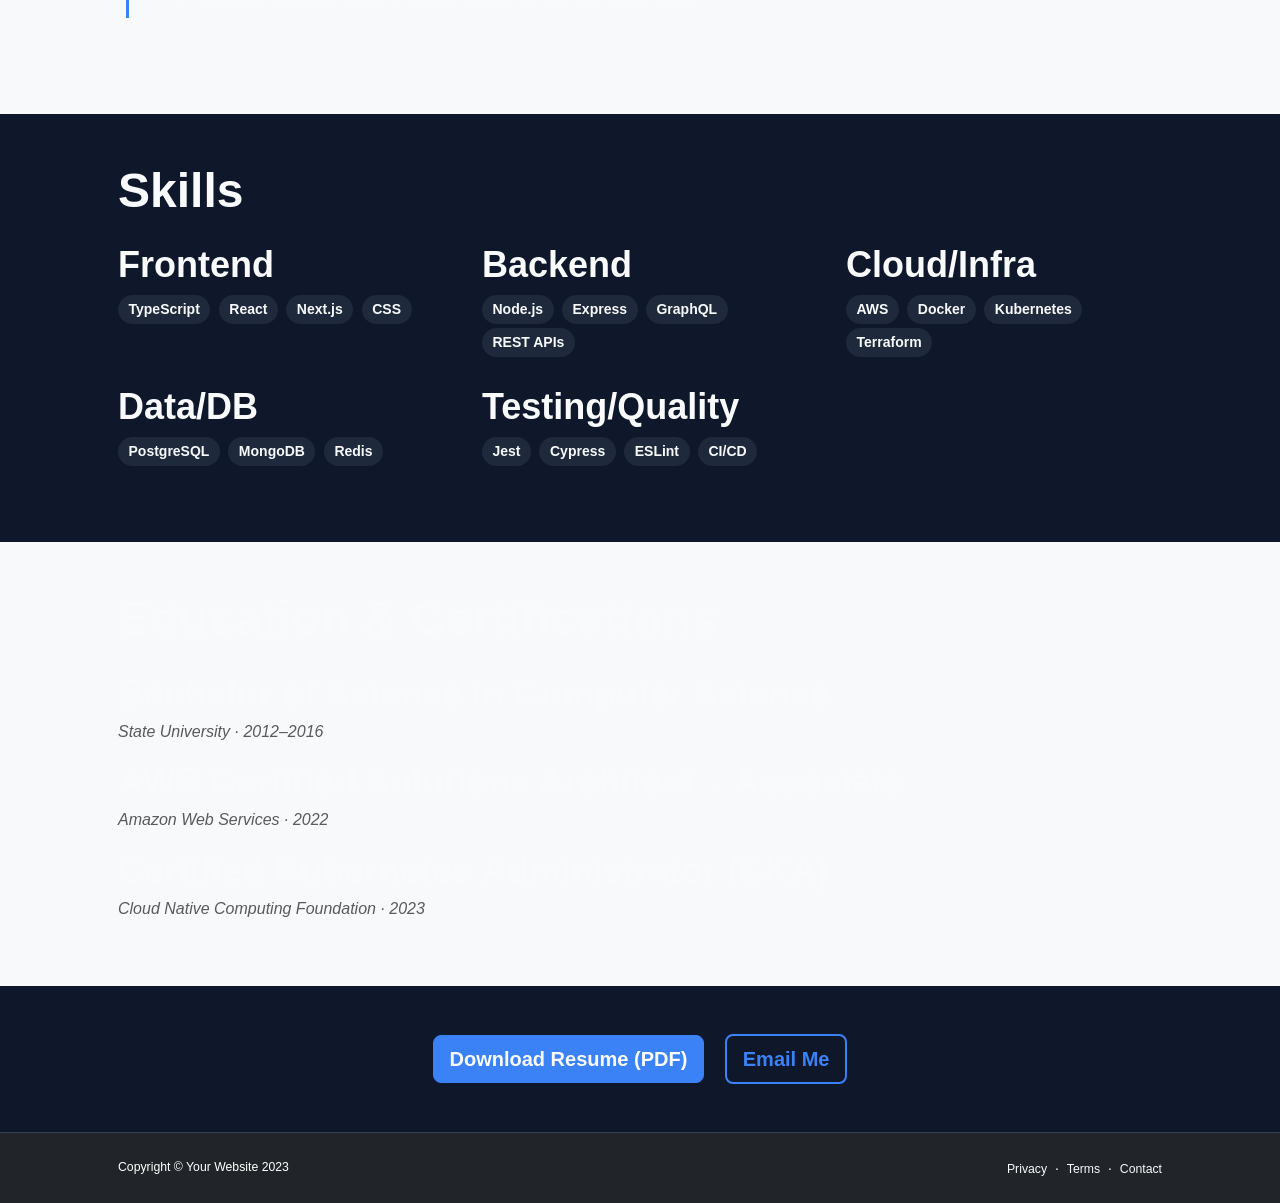
==== commit f1ea9876: "chore: deterministic bootstrap step 1/1 - about.html" ====
--- a/about.html
+++ b/about.html
@@ -2,15 +2,17 @@
 <html lang="en">
     <head>
         <meta charset="utf-8" />
-        <meta name="viewport" content="width=device-width, initial-scale=1, shrink-to-fit=no" />
+        <meta name="viewport" content="width=device-width, initial-scale=1" />
         <meta name="description" content="About Chirag Dodiya — Senior Software Engineer specializing in scalable platforms, APIs, and enhancing developer experience." />
         <meta name="author" content="" />
-        <title>About — Chirag Dodiya</title>
+        <title>About — Chirag Dodiya | Senior Software Engineer</title>
         <!-- Favicon-->
         <link rel="icon" type="image/x-icon" href="assets/favicon.ico" />
         <!-- Bootstrap icons-->
         <link href="https://cdn.jsdelivr.net/npm/bootstrap-icons@1.5.0/font/bootstrap-icons.css" rel="stylesheet" />
-        <!-- Core theme CSS (includes Bootstrap)-->
+        <!-- Bootstrap CSS -->
+        <link href="https://cdn.jsdelivr.net/npm/bootstrap@5.3.2/dist/css/bootstrap.min.css" rel="stylesheet" />
+        <!-- Core theme CSS -->
         <link href="css/styles.css" rel="stylesheet" />
     </head>
     <body class="d-flex flex-column">
@@ -211,9 +213,9 @@
                 </div>
             </div>
         </footer>
-        <!-- Bootstrap core JS-->
-        <script src="https://cdn.jsdelivr.net/npm/bootstrap@5.2.3/dist/js/bootstrap.bundle.min.js"></script>
-        <!-- Core theme JS-->
+        <!-- Bootstrap Bundle JS -->
+        <script src="https://cdn.jsdelivr.net/npm/bootstrap@5.3.2/dist/js/bootstrap.bundle.min.js"></script>
+        <!-- Core theme JS -->
         <script src="js/scripts.js"></script>
 
               <!--
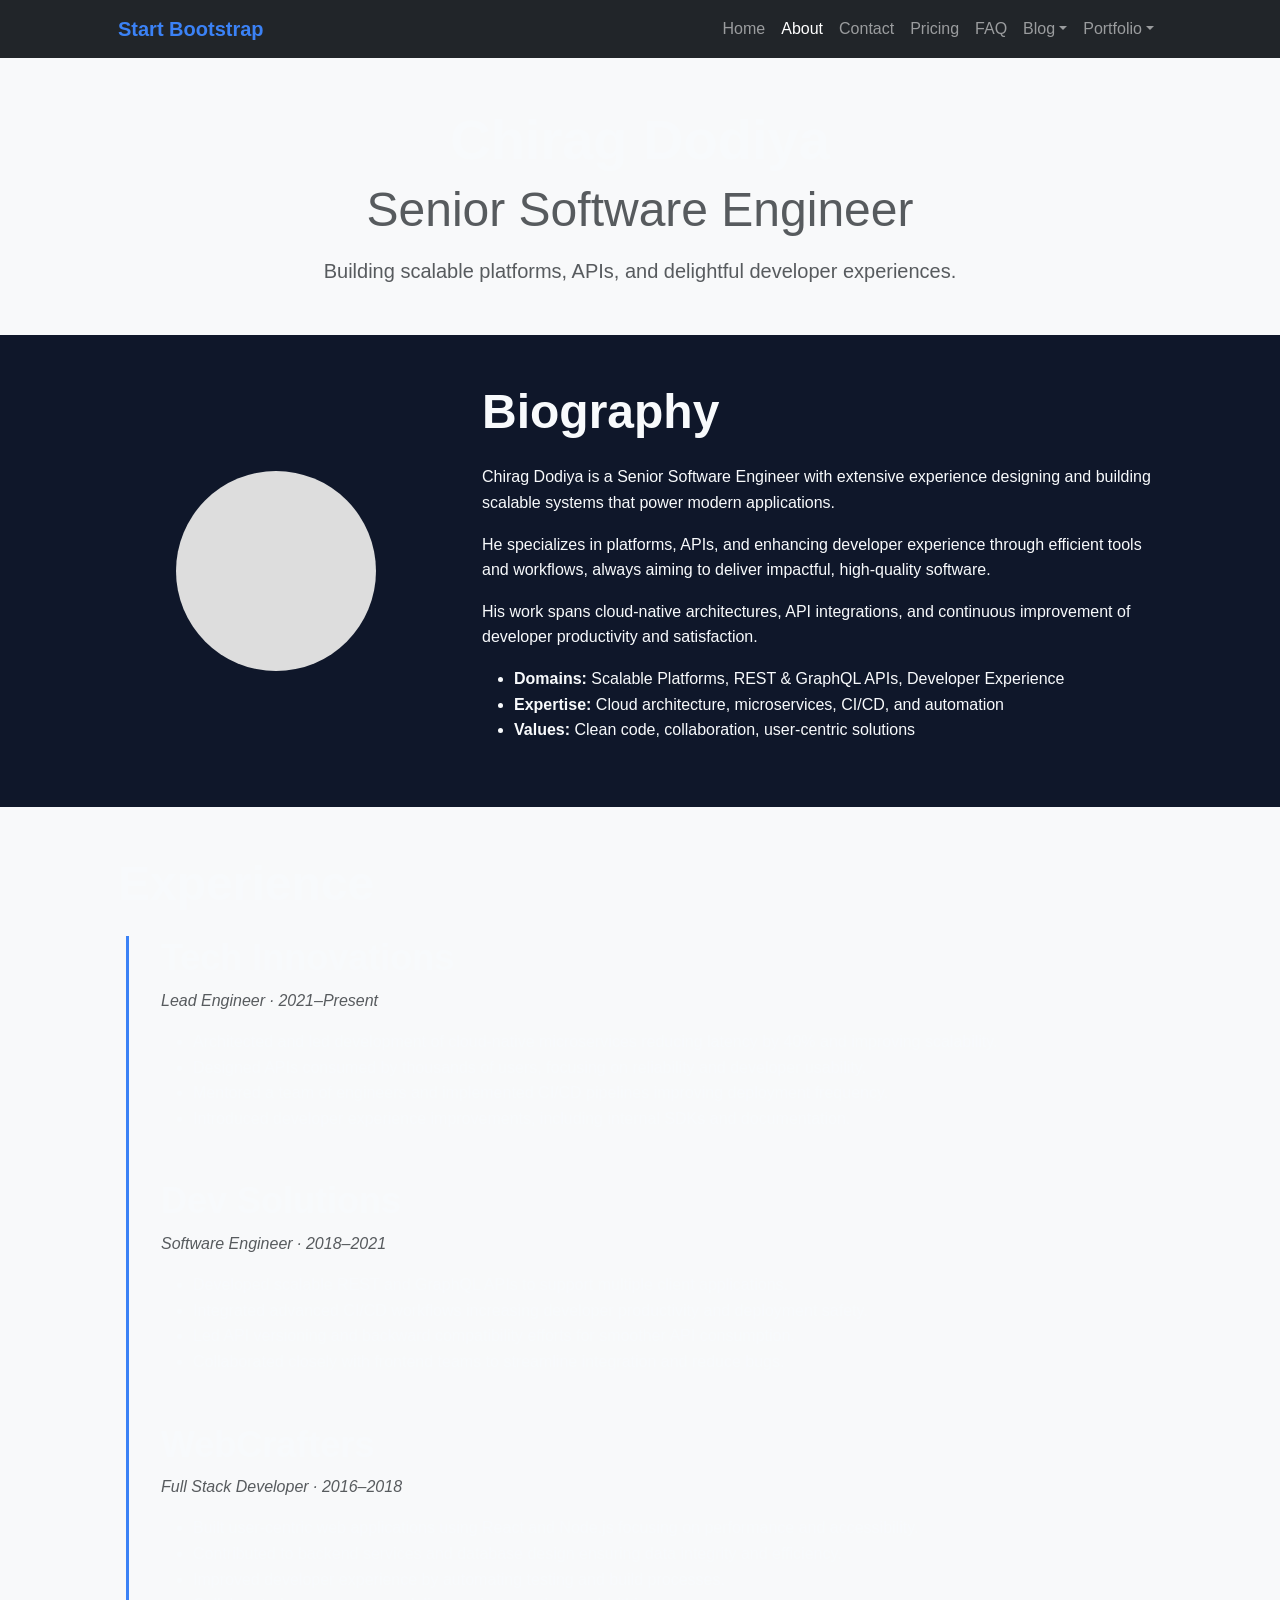
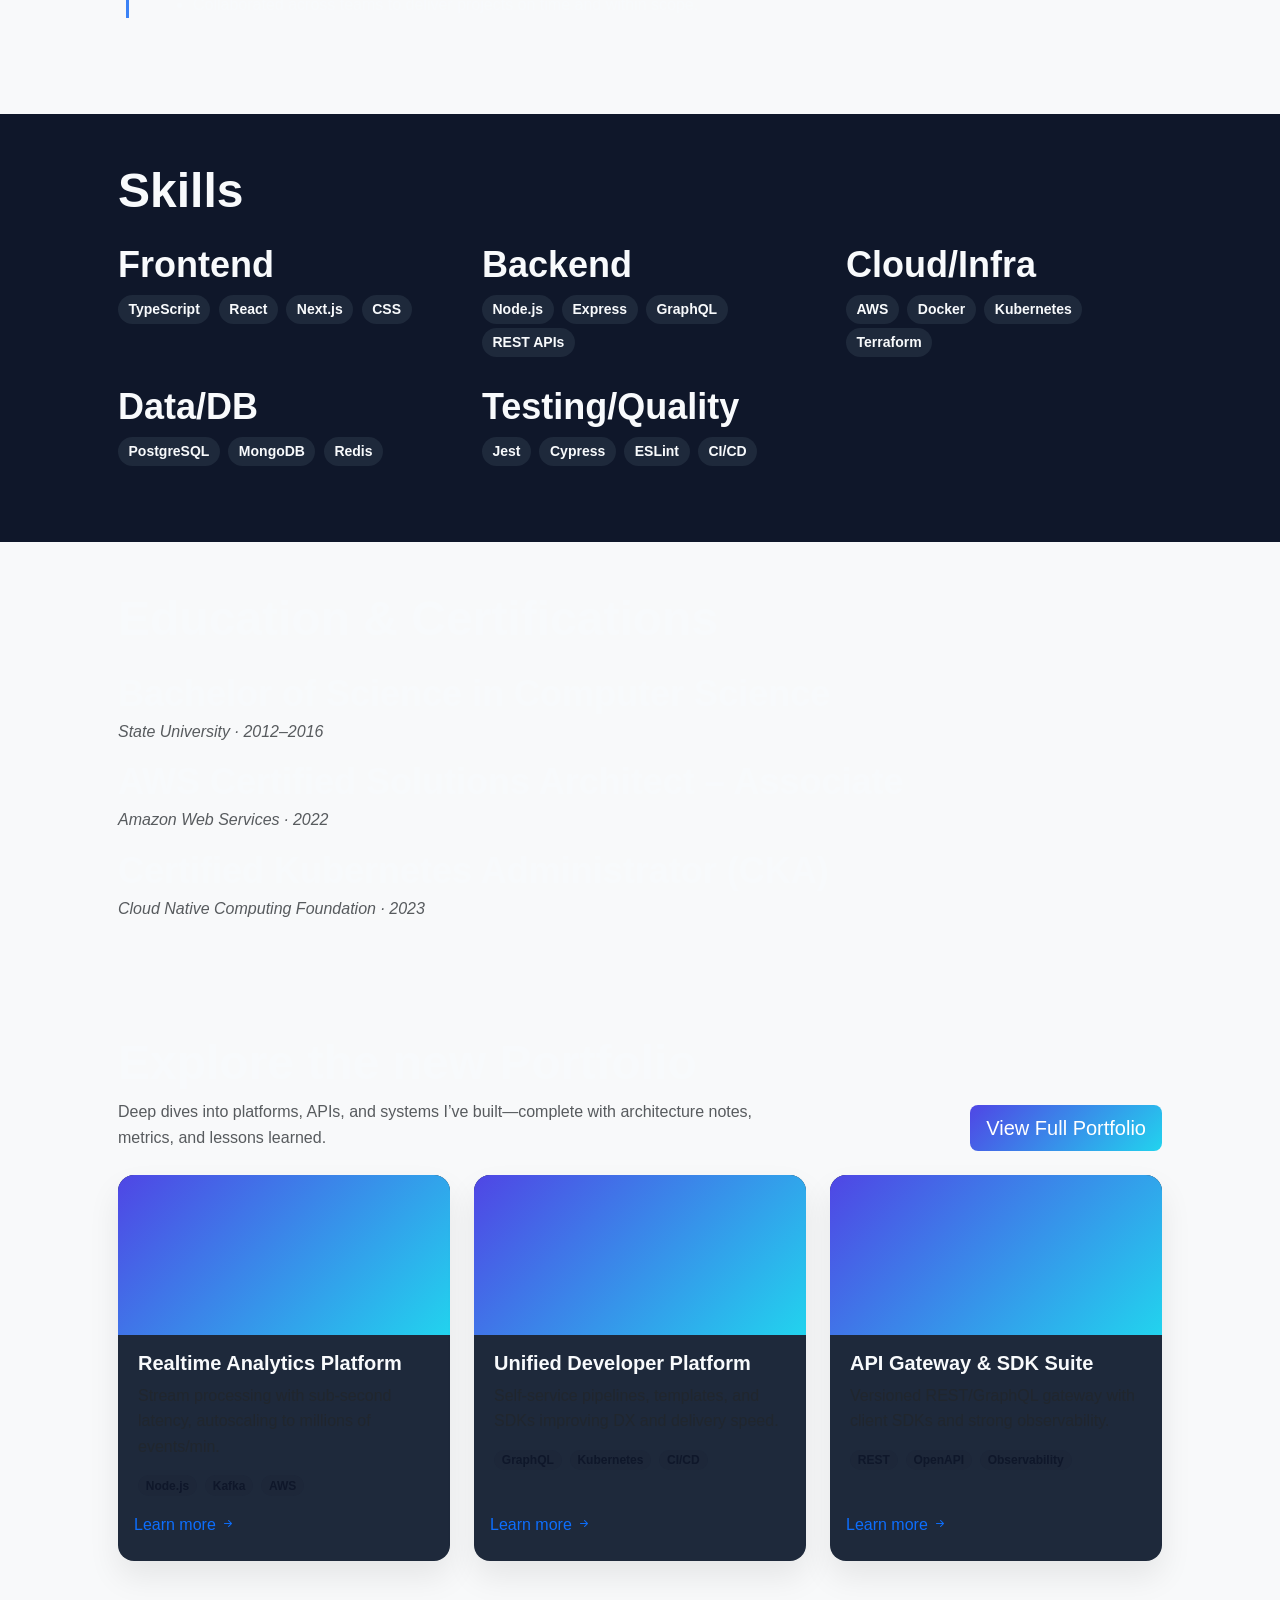
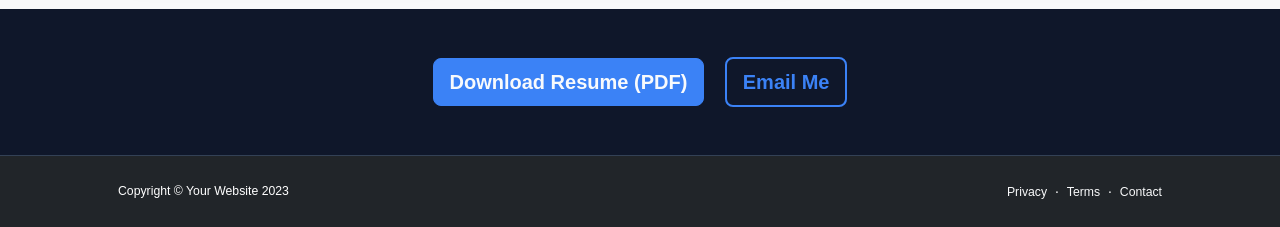
==== commit 766a5838: "chore: deterministic bootstrap step 1/1 - about.html" ====
--- a/about.html
+++ b/about.html
@@ -14,6 +14,39 @@
         <link href="https://cdn.jsdelivr.net/npm/bootstrap@5.3.2/dist/css/bootstrap.min.css" rel="stylesheet" />
         <!-- Core theme CSS -->
         <link href="css/styles.css" rel="stylesheet" />
+        <style>
+            /* Portfolio preview enhancements (scoped) */
+            .portfolio-preview .project-card {
+                border: 0;
+                border-radius: 1rem;
+                overflow: hidden;
+                box-shadow: 0 1rem 2rem rgba(0,0,0,.08);
+                transition: transform .2s ease, box-shadow .2s ease;
+                height: 100%;
+            }
+            .portfolio-preview .project-card:hover {
+                transform: translateY(-4px);
+                box-shadow: 0 1.25rem 2.5rem rgba(0,0,0,.12);
+            }
+            .portfolio-preview .media-placeholder {
+                background: linear-gradient(135deg, #4f46e5, #22d3ee);
+                min-height: 160px;
+            }
+            .portfolio-preview .badge-skill {
+                background: rgba(15,23,42,.08);
+                color: #0f172a;
+                font-weight: 600;
+            }
+            .btn-gradient {
+                background: linear-gradient(135deg,#4f46e5,#22d3ee);
+                border: none;
+                color: #fff;
+            }
+            .btn-gradient:hover, .btn-gradient:focus {
+                color: #fff;
+                filter: brightness(.95);
+            }
+        </style>
     </head>
     <body class="d-flex flex-column">
         <main class="flex-shrink-0">
@@ -39,6 +72,7 @@
                             <li class="nav-item dropdown">
                                 <a class="nav-link dropdown-toggle" id="navbarDropdownPortfolio" href="#" role="button" data-bs-toggle="dropdown" aria-expanded="false">Portfolio</a>
                                 <ul class="dropdown-menu dropdown-menu-end" aria-labelledby="navbarDropdownPortfolio">
+                                    <li><a class="dropdown-item" href="portfolio.html">Portfolio (New)</a></li>
                                     <li><a class="dropdown-item" href="index.html#portfolio-overview">Portfolio Overview</a></li>
                                     <li><a class="dropdown-item" href="portfolio-item.html">Portfolio Item</a></li>
                                 </ul>
@@ -190,6 +224,81 @@
                     </ul>
                 </div>
             </section>
+
+            <!-- Portfolio Preview (promotes the new dedicated portfolio page) -->
+            <section class="py-5 bg-light portfolio-preview" id="portfolio-preview" aria-labelledby="portfolio-preview-heading">
+                <div class="container px-5">
+                    <div class="row align-items-end mb-4">
+                        <div class="col-lg-8">
+                            <h2 id="portfolio-preview-heading" class="fw-bolder section-heading mb-2">Explore the new Portfolio</h2>
+                            <p class="text-muted mb-0">Deep dives into platforms, APIs, and systems I’ve built—complete with architecture notes, metrics, and lessons learned.</p>
+                        </div>
+                        <div class="col-lg-4 text-lg-end mt-3 mt-lg-0">
+                            <a class="btn btn-gradient btn-lg" href="portfolio.html" aria-label="Go to the full portfolio page">View Full Portfolio</a>
+                        </div>
+                    </div>
+                    <div class="row g-4">
+                        <div class="col-md-6 col-lg-4">
+                            <article class="card project-card h-100">
+                                <div class="media-placeholder" role="img" aria-label="Project cover art placeholder"></div>
+                                <div class="card-body">
+                                    <h3 class="h5 fw-bold mb-2">Realtime Analytics Platform</h3>
+                                    <p class="text-muted mb-3">Stream processing with sub-second latency, autoscaling to millions of events/min.</p>
+                                    <div class="d-flex flex-wrap gap-2">
+                                        <span class="badge rounded-pill badge-skill">Node.js</span>
+                                        <span class="badge rounded-pill badge-skill">Kafka</span>
+                                        <span class="badge rounded-pill badge-skill">AWS</span>
+                                    </div>
+                                </div>
+                                <div class="card-footer bg-transparent border-0 pt-0 pb-4 ps-3">
+                                    <a class="stretched-link text-decoration-none" href="portfolio.html#realtime-analytics" aria-label="Open Realtime Analytics Platform in portfolio">
+                                        Learn more <i class="bi bi-arrow-right-short"></i>
+                                    </a>
+                                </div>
+                            </article>
+                        </div>
+                        <div class="col-md-6 col-lg-4">
+                            <article class="card project-card h-100">
+                                <div class="media-placeholder" role="img" aria-label="Project cover art placeholder"></div>
+                                <div class="card-body">
+                                    <h3 class="h5 fw-bold mb-2">Unified Developer Platform</h3>
+                                    <p class="text-muted mb-3">Self-service pipelines, templates, and SDKs improving DX and delivery speed.</p>
+                                    <div class="d-flex flex-wrap gap-2">
+                                        <span class="badge rounded-pill badge-skill">GraphQL</span>
+                                        <span class="badge rounded-pill badge-skill">Kubernetes</span>
+                                        <span class="badge rounded-pill badge-skill">CI/CD</span>
+                                    </div>
+                                </div>
+                                <div class="card-footer bg-transparent border-0 pt-0 pb-4 ps-3">
+                                    <a class="stretched-link text-decoration-none" href="portfolio.html#dev-platform" aria-label="Open Unified Developer Platform in portfolio">
+                                        Learn more <i class="bi bi-arrow-right-short"></i>
+                                    </a>
+                                </div>
+                            </article>
+                        </div>
+                        <div class="col-md-6 col-lg-4">
+                            <article class="card project-card h-100">
+                                <div class="media-placeholder" role="img" aria-label="Project cover art placeholder"></div>
+                                <div class="card-body">
+                                    <h3 class="h5 fw-bold mb-2">API Gateway & SDK Suite</h3>
+                                    <p class="text-muted mb-3">Versioned REST/GraphQL gateway with client SDKs and strong observability.</p>
+                                    <div class="d-flex flex-wrap gap-2">
+                                        <span class="badge rounded-pill badge-skill">REST</span>
+                                        <span class="badge rounded-pill badge-skill">OpenAPI</span>
+                                        <span class="badge rounded-pill badge-skill">Observability</span>
+                                    </div>
+                                </div>
+                                <div class="card-footer bg-transparent border-0 pt-0 pb-4 ps-3">
+                                    <a class="stretched-link text-decoration-none" href="portfolio.html#api-gateway" aria-label="Open API Gateway and SDK Suite in portfolio">
+                                        Learn more <i class="bi bi-arrow-right-short"></i>
+                                    </a>
+                                </div>
+                            </article>
+                        </div>
+                    </div>
+                </div>
+            </section>
+
             <!-- Resume Section -->
             <section class="py-5 text-center" aria-label="Resume download and contact">
                 <div class="container px-5">
